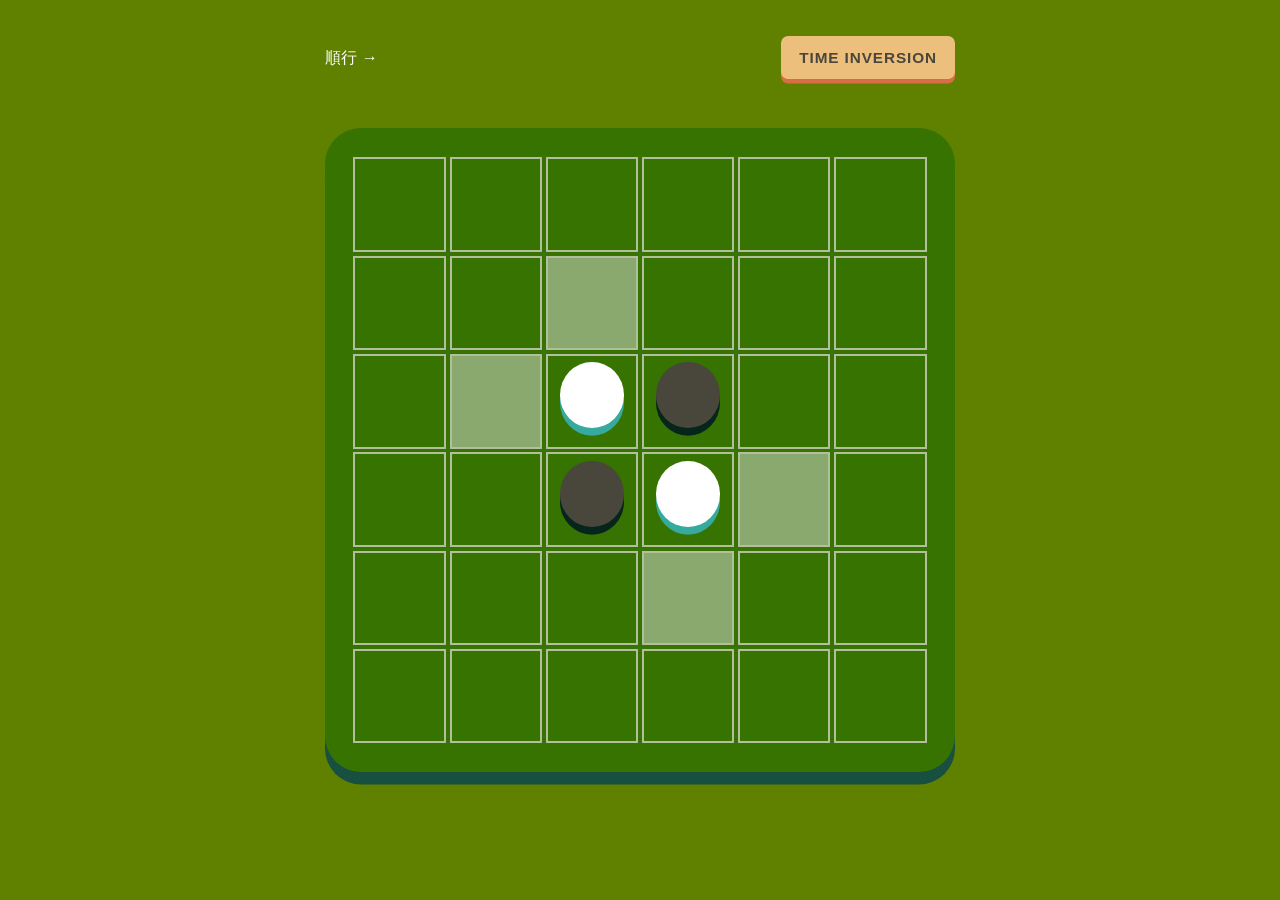
==== index.html @ 33cc7b69 "beta1" ====
<!doctype html>
<html lang="ja">
<head>
  <meta charset="utf-8">
  <meta name="viewport" content="width=device-width, initial-scale=1">
  <meta name="theme-color" content="#608000">
  <title>Time Inversi</title>
  <link rel="stylesheet" href="styles/style.css">
  <script defer src="src/game/rules.js"></script>
  <script defer src="src/ui/game.js"></script>
</head>
<body>
  <main class="stage" aria-label="Time Inversi：6×6のリバーシ">
    <div class="board"><div id="cells" class="cells" role="group" aria-label="リバーシ盤"></div></div>
    <div class="time-controls">
      <span id="time-direction">順行 →</span>
      <button id="inversion" type="button" aria-describedby="time-direction">TIME INVERSION</button>
    </div>
    <p id="announcement" class="sr-only" role="status" aria-live="polite"></p>
    <div id="notice" class="notice" hidden></div>
    <div id="result" class="result" hidden>
      <p id="result-text"></p>
      <button id="restart" type="button">もう一度</button>
    </div>
  </main>
</body>
</html>
---- styles/style.css ----
:root {
  color-scheme: light;
  --background: #608000;
  --board: #367300;
  --edge: #174f40;
  --line: #b3bf9c;
  --legal: #89a96e;
  --black: #49463b;
  --black-side: #06251b;
  --white: #fff;
  --white-side: #36aa9c;
}
* { box-sizing: border-box; }
body { margin: 0; min-height: 100vh; min-height: 100dvh; display: grid; place-items: center; background: var(--background); font-family: Arial, "Yu Gothic", sans-serif; }
.stage { position: relative; width: 100vmin; height: 100vmin; width: min(100vw,100dvh); height: min(100vw,100dvh); }
.board { position: absolute; left: 15%; top: 14.2593%; width: 70%; height: 71.5741%; border-radius: 5.7% / 5.6%; background: var(--board); box-shadow: 0 1.39vmin 0 var(--edge); }
.cells { position: absolute; inset: 4.5%; display: grid; grid-template-columns: repeat(6,1fr); grid-template-rows: repeat(6,1fr); gap: .65%; }
.cell { position: relative; appearance: none; margin: 0; padding: 0; min-width: 0; border: .24vmin solid var(--line); border-radius: 0; background: transparent; touch-action: manipulation; -webkit-tap-highlight-color: transparent; }
.cell.legal { background: var(--legal); cursor: pointer; }
.cell.forward-stone { border-color: #d86e46; background: #edbf7d; }
.cell.reverse-stone { border-color: #336ac7; background: #9da1ff; }
.cell:focus { outline: none; }
.cell:focus-visible { outline: .35vmin solid white; outline-offset: -.6vmin; z-index: 2; }
.piece { --face: var(--black); --side: var(--black-side); position: absolute; width: 73%; height: 73%; left: 13.5%; top: 7%; pointer-events: none; }
.piece.white { --face: var(--white); --side: var(--white-side); }
.piece::before { content: ""; position: absolute; inset: 0; border-radius: 50%; background: var(--edge); transform: translateY(.85vmin) scale(.82); }
.body { position: absolute; inset: 0; border-radius: 50%; background: var(--face); box-shadow: 0 .85vmin 0 var(--side); }
.piece-pointer, .piece-pointer * { cursor: none !important; }
.piece-pointer .time-controls, .piece-pointer .time-controls * { cursor: pointer !important; }
.time-controls { position: absolute; top: 4%; left: 15%; right: 15%; display: flex; align-items: center; justify-content: space-between; gap: 1vmin; font-size: clamp(11px, 1.8vmin, 18px); color: #fff; }
.time-controls button { border: 0; border-radius: .8vmin; padding: 1.4vmin 2vmin; background: #edbf7d; color: #49463b; box-shadow: 0 .5vmin 0 #d86e46; font: 700 clamp(11px, 1.7vmin, 17px) Arial, sans-serif; letter-spacing: .06em; cursor: pointer; transition: transform 80ms, box-shadow 80ms; }
.time-controls.reverse button { background: #9da1ff; box-shadow: 0 .5vmin 0 #336ac7; }
.time-controls button:active:not(:disabled) { transform: translateY(.4vmin); box-shadow: 0 .1vmin 0 var(--edge); }
.time-controls button:disabled { opacity: .55; transform: translateY(.4vmin); box-shadow: none; cursor: default !important; }
.time-controls button:focus-visible { outline: 2px solid white; outline-offset: 4px; }
.cursor-piece { position: fixed; z-index: 10; transform: translate(-50%, -50%) translateY(-2.3vmin); }
.cursor-piece::before { display: none; }
.landing-shadow::before { transform: translateY(.85vmin) scale(.82); }
.placing { z-index: 4; }
.placing .body { animation: land 240ms both; }
.turning .body { animation: flip 260ms ease-in-out both; }
.vanishing { z-index: 5; }
.vanishing .body { animation: unplace 300ms both; }
.vanishing::before { animation: unplace-shadow 300ms both; }
@keyframes unplace {
  0% { transform: translateY(0); animation-timing-function: ease-out; }
  26% { transform: translateY(-.65vmin); animation-timing-function: ease-in; }
  47% { transform: translateY(0); opacity: 1; animation-timing-function: ease-in; }
  100% { transform: translateY(-12vmin); opacity: 0; }
}
@keyframes unplace-shadow { 0%, 47% { opacity: 1; } 100% { opacity: 0; } }
@keyframes land {
  0% { transform: translate(var(--drop-x, 0px), var(--drop-y, -2.3vmin)); animation-timing-function: ease-in; }
  42% { transform: translate(0, 0); animation-timing-function: ease-out; }
  67% { transform: translateY(-.65vmin); animation-timing-function: ease-in; }
  100% { transform: translate(0, 0); }
}
@keyframes flip { 0% { transform: translateY(0) scaleY(1); background: var(--old-face); box-shadow: 0 .85vmin 0 var(--old-side); } 49% { background: var(--old-face); box-shadow: 0 .85vmin 0 var(--old-side); } 50% { transform: translateY(-1.6vmin) scaleY(.06); background: var(--face); } 100% { transform: translateY(0) scaleY(1); } }
.notice, .result { position: absolute; left: 10%; right: 10%; top: 89%; text-align: center; color: white; font-size: clamp(12px,2vmin,20px); }
.result p { margin: 0 0 1vmin; }
.result button { border: 0; border-radius: .8vmin; background: var(--legal); box-shadow: 0 .45vmin 0 var(--edge); padding: .7vmin 2vmin; color: #152c16; font: inherit; cursor: pointer; }
.result button:active { transform: translateY(.35vmin); box-shadow: 0 .1vmin 0 var(--edge); }
[hidden] { display: none !important; }
.sr-only { position: absolute; width: 1px; height: 1px; overflow: hidden; clip-path: inset(50%); white-space: nowrap; }
@media (prefers-reduced-motion: reduce) { *, *::before { animation: none !important; } }
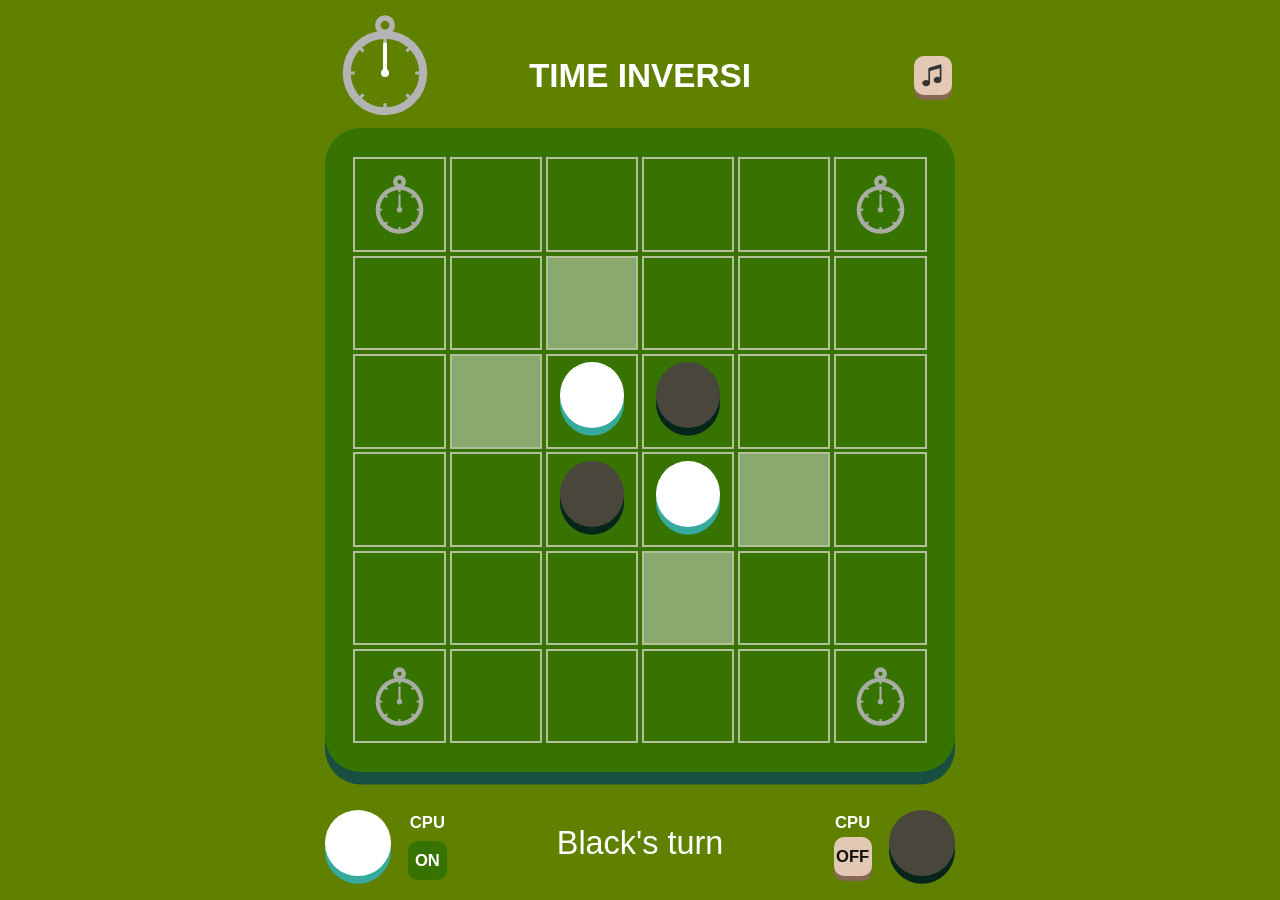
==== commit 033fcc2e: "beta 2" ====
--- a/index.html
+++ b/index.html
@@ -1,5 +1,5 @@
 <!doctype html>
-<html lang="ja">
+<html lang="en">
 <head>
   <meta charset="utf-8">
   <meta name="viewport" content="width=device-width, initial-scale=1">
@@ -7,21 +7,47 @@
   <title>Time Inversi</title>
   <link rel="stylesheet" href="styles/style.css">
   <script defer src="src/game/rules.js"></script>
+  <script defer src="src/game/replay.js"></script>
   <script defer src="src/ui/game.js"></script>
 </head>
 <body>
-  <main class="stage" aria-label="Time Inversi：6×6のリバーシ">
-    <div class="board"><div id="cells" class="cells" role="group" aria-label="リバーシ盤"></div></div>
-    <div class="time-controls">
-      <span id="time-direction">順行 →</span>
-      <button id="inversion" type="button" aria-describedby="time-direction">TIME INVERSION</button>
+  <svg class="filter-definitions" aria-hidden="true"><defs>
+    <filter id="time-tint" color-interpolation-filters="sRGB">
+      <feColorMatrix in="SourceGraphic" type="matrix" values=".8314 -.3220 .5184 0 -.0462 .0480 1.0058 -.0558 0 .0073 .2865 .1145 .5713 0 .0435 0 0 0 1 0" result="tinted"/>
+      <!-- Keep blue hues, with slightly reduced saturation during reverse time. -->
+      <feColorMatrix in="SourceGraphic" type="matrix" values="1 0 0 0 0 0 1 0 0 0 0 0 1 0 0 -3 0 3 0 0" result="blueOverRed"/>
+      <feColorMatrix in="SourceGraphic" type="matrix" values="1 0 0 0 0 0 1 0 0 0 0 0 1 0 0 0 -3 3 0 0" result="blueOverGreen"/>
+      <feComposite in="blueOverRed" in2="blueOverGreen" operator="in" result="blueMask"/>
+      <feColorMatrix in="SourceGraphic" type="saturate" values="0.85" result="softenedColors"/>
+      <feComposite in="softenedColors" in2="blueMask" operator="in" result="softenedBlue"/>
+      <feComposite in="softenedBlue" in2="tinted" operator="over"/>
+    </filter>
+  </defs></svg>
+  <main class="stage" aria-label="Time Inversi">
+    <div class="board"><div id="cells" class="cells" role="group" aria-label="Reversi board"></div></div>
+    <div id="time-clock" class="time-clock" role="img" aria-label="Forward time">
+      <span class="clock-sectors"></span>
+      <img class="clock-frame" src="assets/icon/pocket-watch-frame.svg" alt="">
+      <img class="clock-hand" src="assets/icon/pocket-watch-hand.svg" alt="">
     </div>
-    <p id="announcement" class="sr-only" role="status" aria-live="polite"></p>
-    <div id="notice" class="notice" hidden></div>
-    <div id="result" class="result" hidden>
-      <p id="result-text"></p>
-      <button id="restart" type="button">もう一度</button>
+    <button id="title" class="title control" type="button" aria-label="Time Inversi — new game">TIME INVERSI</button>
+    <div class="time-actions control">
+      <button id="replay" class="icon-button" type="button" aria-label="Replay game" title="Replay game" hidden><img src="assets/icon/replay.svg" alt=""></button>
+      <button id="bgm" class="icon-button" type="button" aria-label="BGM" aria-pressed="true" title="BGM on"><img src="assets/icon/bgm-on.svg" alt=""></button>
     </div>
+    <div class="player-panel white-player control">
+      <span class="piece white player-disc"><span class="body" aria-hidden="true"></span><span id="white-count" class="stone-count" hidden></span></span>
+      <div class="cpu-control"><span>CPU</span><button id="cpu-white" type="button" aria-label="White CPU" aria-pressed="true">ON</button></div>
+    </div>
+    <div class="player-panel black-player control">
+      <div class="cpu-control"><span>CPU</span><button id="cpu-black" type="button" aria-label="Black CPU" aria-pressed="false">OFF</button></div>
+      <span class="piece player-disc"><span class="body" aria-hidden="true"></span><span id="black-count" class="stone-count" hidden></span></span>
+    </div>
+    <p id="log" class="game-log" role="status" aria-live="polite">Black's turn</p>
+    <div id="pass-overlay" hidden aria-hidden="true"></div>
+    <dialog id="new-game" aria-labelledby="new-game-question" class="control">
+      <form method="dialog"><p id="new-game-question">New game?</p><div class="dialog-actions"><button value="yes">Yes</button><button value="no" autofocus>No</button></div></form>
+    </dialog>
   </main>
 </body>
 </html>
--- a/styles/style.css
+++ b/styles/style.css
@@ -12,30 +12,73 @@
 }
 * { box-sizing: border-box; }
 body { margin: 0; min-height: 100vh; min-height: 100dvh; display: grid; place-items: center; background: var(--background); font-family: Arial, "Yu Gothic", sans-serif; }
-.stage { position: relative; width: 100vmin; height: 100vmin; width: min(100vw,100dvh); height: min(100vw,100dvh); }
-.board { position: absolute; left: 15%; top: 14.2593%; width: 70%; height: 71.5741%; border-radius: 5.7% / 5.6%; background: var(--board); box-shadow: 0 1.39vmin 0 var(--edge); }
+.stage { position: relative; width: min(100vw, 100dvh); height: min(100vw, 100dvh); container-type: inline-size; }
+.board { position: absolute; left: 15%; top: 14.2593%; width: 70%; height: 71.5741%; border-radius: 5.7% / 5.6%; background: var(--board); box-shadow: 0 1.39cqw 0 var(--edge); }
 .cells { position: absolute; inset: 4.5%; display: grid; grid-template-columns: repeat(6,1fr); grid-template-rows: repeat(6,1fr); gap: .65%; }
-.cell { position: relative; appearance: none; margin: 0; padding: 0; min-width: 0; border: .24vmin solid var(--line); border-radius: 0; background: transparent; touch-action: manipulation; -webkit-tap-highlight-color: transparent; }
+.cell { position: relative; appearance: none; margin: 0; padding: 0; min-width: 0; border: .24cqw solid var(--line); border-radius: 0; background: transparent; touch-action: manipulation; -webkit-tap-highlight-color: transparent; }
 .cell.legal { background: var(--legal); cursor: pointer; }
-.cell.forward-stone { border-color: #d86e46; background: #edbf7d; }
-.cell.reverse-stone { border-color: #336ac7; background: #9da1ff; }
+.corner-icon { position: absolute; width: 78%; height: 78%; inset: 11%; pointer-events: none; opacity: .92; }
+.cell.forward-stone { --time-fill: #d86e46; }
+.cell.reverse-stone { --time-fill: #336ac7; }
+.cell.forward-stone, .cell.reverse-stone {
+  background: color-mix(in srgb, var(--time-fill) var(--time-strength, 100%), var(--board));
+}
+.cell.forward-stone.nearest-time { background: #e64d3b; }
+.cell.reverse-stone.nearest-time { background: #2457e6; }
+.cell.forward-stone.second-time { background: #d36a41; }
+.cell.reverse-stone.second-time { background: #416fcb; }
 .cell:focus { outline: none; }
-.cell:focus-visible { outline: .35vmin solid white; outline-offset: -.6vmin; z-index: 2; }
+.cell:focus-visible { outline: .35cqw solid white; outline-offset: -.6cqw; z-index: 2; }
 .piece { --face: var(--black); --side: var(--black-side); position: absolute; width: 73%; height: 73%; left: 13.5%; top: 7%; pointer-events: none; }
 .piece.white { --face: var(--white); --side: var(--white-side); }
-.piece::before { content: ""; position: absolute; inset: 0; border-radius: 50%; background: var(--edge); transform: translateY(.85vmin) scale(.82); }
-.body { position: absolute; inset: 0; border-radius: 50%; background: var(--face); box-shadow: 0 .85vmin 0 var(--side); }
+.piece::before { content: ""; position: absolute; inset: 0; border-radius: 50%; background: var(--edge); transform: translateY(.85cqw) scale(.82); }
+.body { position: absolute; inset: 0; border-radius: 50%; background: var(--face); box-shadow: 0 .85cqw 0 var(--side); }
 .piece-pointer, .piece-pointer * { cursor: none !important; }
-.piece-pointer .time-controls, .piece-pointer .time-controls * { cursor: pointer !important; }
-.time-controls { position: absolute; top: 4%; left: 15%; right: 15%; display: flex; align-items: center; justify-content: space-between; gap: 1vmin; font-size: clamp(11px, 1.8vmin, 18px); color: #fff; }
-.time-controls button { border: 0; border-radius: .8vmin; padding: 1.4vmin 2vmin; background: #edbf7d; color: #49463b; box-shadow: 0 .5vmin 0 #d86e46; font: 700 clamp(11px, 1.7vmin, 17px) Arial, sans-serif; letter-spacing: .06em; cursor: pointer; transition: transform 80ms, box-shadow 80ms; }
-.time-controls.reverse button { background: #9da1ff; box-shadow: 0 .5vmin 0 #336ac7; }
-.time-controls button:active:not(:disabled) { transform: translateY(.4vmin); box-shadow: 0 .1vmin 0 var(--edge); }
-.time-controls button:disabled { opacity: .55; transform: translateY(.4vmin); box-shadow: none; cursor: default !important; }
-.time-controls button:focus-visible { outline: 2px solid white; outline-offset: 4px; }
+.piece-pointer .control, .piece-pointer .control * { cursor: pointer !important; }
+.time-clock { position: absolute; left: 16%; top: 1.6%; width: 11.3cqw; height: 11.3cqw; }
+.title { position: absolute; top: 6.1%; left: 33%; width: 34%; padding: 0; border: 0; background: none; color: white; font: 700 3.7cqw/1.25 Arial, sans-serif; cursor: pointer; white-space: nowrap; }
+.time-actions { position: absolute; top: 6.25%; right: 15.3%; display: flex; gap: 1.15cqw; }
+.icon-button, .cpu-control button, dialog button { border: 0; padding: 0; border-radius: 1.1cqw; color: #111; background: #e3c9b3; box-shadow: 0 .55cqw 0 #876853; cursor: pointer; font: inherit; }
+.icon-button { width: 4.25cqw; height: 4.25cqw; display: grid; place-items: center; }
+.icon-button img { width: 68%; height: 68%; }
+#replay img { width: 75%; height: 75%; }
+button:focus-visible { outline: .25cqw solid white; outline-offset: .4cqw; }
+.icon-button:active:not(:disabled), .cpu-control button:active, dialog button:active { transform: translateY(.4cqw); box-shadow: 0 .1cqw 0 #876853; }
+button:disabled { opacity: .55; cursor: default !important; }
+.player-panel { position: absolute; top: 88.8%; width: 13.5%; height: 8.5%; display: flex; align-items: flex-end; justify-content: space-between; }
+.white-player { left: 15%; }
+.black-player { right: 15%; }
+.player-panel .player-disc { position: relative; left: auto; top: auto; width: 7.3cqw; height: 7.3cqw; flex: none; }
+.stone-count { position: absolute; inset: 0; display: grid; place-items: center; color: white; font: 700 3.3cqw/1 Arial, sans-serif; }
+.white .stone-count { color: var(--black); }
+.cpu-control { display: flex; flex-direction: column; align-items: center; gap: .45cqw; font-size: 1.85cqw; font-weight: 700; line-height: 1.2; color: white; }
+.cpu-control button { width: 4.25cqw; height: 4.25cqw; }
+.cpu-control button[aria-pressed="true"] { background: var(--board); color: white; transform: translateY(.45cqw); box-shadow: none; }
+.game-log { position: absolute; top: 91.4%; left: 29%; width: 42%; margin: 0; text-align: center; color: white; font-size: 3.6cqw; line-height: 1.25; white-space: nowrap; }
+#pass-overlay { position: absolute; inset: 0; z-index: 20; pointer-events: none; }
+.pass-disc { left: 41%; top: 40%; width: 18%; height: 18%; }
+.pass-disc .body { animation: pass-drop 240ms ease-out both; box-shadow: 0 1.85cqw 0 var(--side); display: grid; place-items: center; }
+.pass-label { font-size: 5.3cqw; font-weight: 700; color: white; }
+.pass-disc.white .pass-label { color: #49463b; }
+@keyframes pass-drop { from { transform: translateY(-55cqw); } to { transform: translateY(0); } }
+dialog { width: 31cqw; padding: 2.8cqw; border: 0; border-radius: 2cqw; color: #333; background: #e3c9b3; box-shadow: 0 .8cqw 0 #876853; font-size: 3cqw; text-align: center; }
+dialog::backdrop { background: #06251b99; }
+dialog p { margin: 0 0 2cqw; }
+.dialog-actions { display: flex; justify-content: center; gap: 2cqw; }
+dialog button { padding: .7cqw 2cqw; background: #89a96e; font-size: 2.2cqw; }
+body { overflow: hidden; }
+body.reverse-time { background: #1a8b31; }
+.reverse-time .stage, .reverse-time .cursor-piece, .reverse-time dialog { filter: url(#time-tint); }
+.time-pulse { animation: time-pulse 360ms ease-out; }
+@keyframes time-pulse { 0%,100% { transform: scale(1); } 22% { transform: scale(1.018) translateY(-.25vmin); } 48% { transform: scale(.993) translateY(.15vmin); } }
+.filter-definitions { position: absolute; width: 0; height: 0; pointer-events: none; }
+.clock-sectors { position: absolute; width: 53.125%; aspect-ratio: 1; left: 23.4375%; top: 31.25%; border-radius: 50%; background: conic-gradient(from var(--clock-start, 0deg), #d86e46 0deg var(--orange-end, 0deg), #336ac7 var(--orange-end, 0deg) var(--blue-end, 0deg), transparent var(--blue-end, 0deg) 360deg); }
+.clock-frame, .clock-hand { position: absolute; inset: 0; width: 100%; height: 100%; pointer-events: none; }
+.clock-hand { transform: rotate(var(--hand-angle, 0deg)); transform-origin: 50% 57.8125%; }
 .cursor-piece { position: fixed; z-index: 10; transform: translate(-50%, -50%) translateY(-2.3vmin); }
 .cursor-piece::before { display: none; }
-.landing-shadow::before { transform: translateY(.85vmin) scale(.82); }
+.cursor-piece .body { box-shadow: 0 .85vmin 0 var(--side); }
+.landing-shadow::before { transform: translateY(.85cqw) scale(.82); }
 .placing { z-index: 4; }
 .placing .body { animation: land 240ms both; }
 .turning .body { animation: flip 260ms ease-in-out both; }
@@ -44,22 +87,18 @@
 .vanishing::before { animation: unplace-shadow 300ms both; }
 @keyframes unplace {
   0% { transform: translateY(0); animation-timing-function: ease-out; }
-  26% { transform: translateY(-.65vmin); animation-timing-function: ease-in; }
+  26% { transform: translateY(-.65cqw); animation-timing-function: ease-in; }
   47% { transform: translateY(0); opacity: 1; animation-timing-function: ease-in; }
-  100% { transform: translateY(-12vmin); opacity: 0; }
+  100% { transform: translateY(-12cqw); opacity: 0; }
 }
 @keyframes unplace-shadow { 0%, 47% { opacity: 1; } 100% { opacity: 0; } }
 @keyframes land {
-  0% { transform: translate(var(--drop-x, 0px), var(--drop-y, -2.3vmin)); animation-timing-function: ease-in; }
+  0% { transform: translate(var(--drop-x, 0px), var(--drop-y, -2.3cqw)); animation-timing-function: ease-in; }
   42% { transform: translate(0, 0); animation-timing-function: ease-out; }
-  67% { transform: translateY(-.65vmin); animation-timing-function: ease-in; }
+  67% { transform: translateY(-.65cqw); animation-timing-function: ease-in; }
   100% { transform: translate(0, 0); }
 }
-@keyframes flip { 0% { transform: translateY(0) scaleY(1); background: var(--old-face); box-shadow: 0 .85vmin 0 var(--old-side); } 49% { background: var(--old-face); box-shadow: 0 .85vmin 0 var(--old-side); } 50% { transform: translateY(-1.6vmin) scaleY(.06); background: var(--face); } 100% { transform: translateY(0) scaleY(1); } }
-.notice, .result { position: absolute; left: 10%; right: 10%; top: 89%; text-align: center; color: white; font-size: clamp(12px,2vmin,20px); }
-.result p { margin: 0 0 1vmin; }
-.result button { border: 0; border-radius: .8vmin; background: var(--legal); box-shadow: 0 .45vmin 0 var(--edge); padding: .7vmin 2vmin; color: #152c16; font: inherit; cursor: pointer; }
-.result button:active { transform: translateY(.35vmin); box-shadow: 0 .1vmin 0 var(--edge); }
+@keyframes flip { 0% { transform: translateY(0) scaleY(1); background: var(--old-face); box-shadow: 0 .85cqw 0 var(--old-side); } 49% { background: var(--old-face); box-shadow: 0 .85cqw 0 var(--old-side); } 50% { transform: translateY(-1.6cqw) scaleY(.06); background: var(--face); } 100% { transform: translateY(0) scaleY(1); } }
 [hidden] { display: none !important; }
 .sr-only { position: absolute; width: 1px; height: 1px; overflow: hidden; clip-path: inset(50%); white-space: nowrap; }
 @media (prefers-reduced-motion: reduce) { *, *::before { animation: none !important; } }
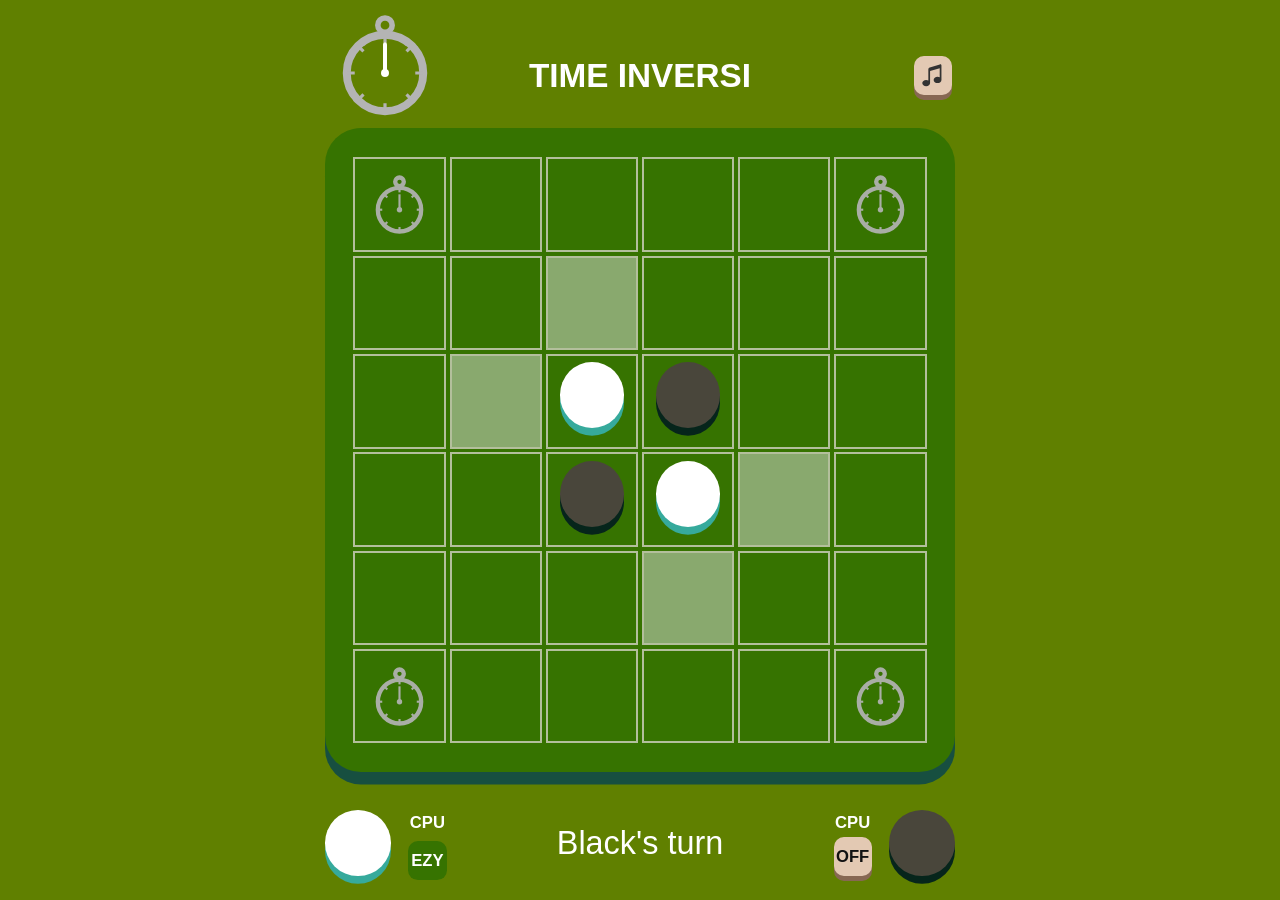
==== commit a78381f5: "beta 5" ====
--- a/index.html
+++ b/index.html
@@ -8,6 +8,7 @@
   <link rel="stylesheet" href="styles/style.css">
   <script defer src="src/game/rules.js"></script>
   <script defer src="src/game/replay.js"></script>
+  <script defer src="src/ai/client.js"></script>
   <script defer src="src/ui/game.js"></script>
 </head>
 <body>
@@ -37,10 +38,10 @@
     </div>
     <div class="player-panel white-player control">
       <span class="piece white player-disc"><span class="body" aria-hidden="true"></span><span id="white-count" class="stone-count" hidden></span></span>
-      <div class="cpu-control"><span>CPU</span><button id="cpu-white" type="button" aria-label="White CPU" aria-pressed="true">ON</button></div>
+      <div class="cpu-control"><span>CPU</span><button id="cpu-white" type="button" data-mode="EZY" aria-label="White CPU: EZY" aria-pressed="true" title="White CPU: random">EZY</button></div>
     </div>
     <div class="player-panel black-player control">
-      <div class="cpu-control"><span>CPU</span><button id="cpu-black" type="button" aria-label="Black CPU" aria-pressed="false">OFF</button></div>
+      <div class="cpu-control"><span>CPU</span><button id="cpu-black" type="button" data-mode="OFF" aria-label="Black CPU: OFF" aria-pressed="false" title="Black CPU: human">OFF</button></div>
       <span class="piece player-disc"><span class="body" aria-hidden="true"></span><span id="black-count" class="stone-count" hidden></span></span>
     </div>
     <p id="log" class="game-log" role="status" aria-live="polite">Black's turn</p>
--- a/styles/style.css
+++ b/styles/style.css
@@ -54,6 +54,8 @@
 .cpu-control { display: flex; flex-direction: column; align-items: center; gap: .45cqw; font-size: 1.85cqw; font-weight: 700; line-height: 1.2; color: white; }
 .cpu-control button { width: 4.25cqw; height: 4.25cqw; }
 .cpu-control button[aria-pressed="true"] { background: var(--board); color: white; transform: translateY(.45cqw); box-shadow: none; }
+.cpu-control button[data-mode="MID"] { background: #285c8c; color: white; transform: translateY(.45cqw); box-shadow: none; font-size: 1.65cqw; font-weight: 800; }
+.cpu-control button[data-mode="PRO"] { background: #304d68; color: white; transform: translateY(.45cqw); box-shadow: none; font-size: 1.65cqw; font-weight: 800; }
 .game-log { position: absolute; top: 91.4%; left: 29%; width: 42%; margin: 0; text-align: center; color: white; font-size: 3.6cqw; line-height: 1.25; white-space: nowrap; }
 #pass-overlay { position: absolute; inset: 0; z-index: 20; pointer-events: none; }
 .pass-disc { left: 41%; top: 40%; width: 18%; height: 18%; }
